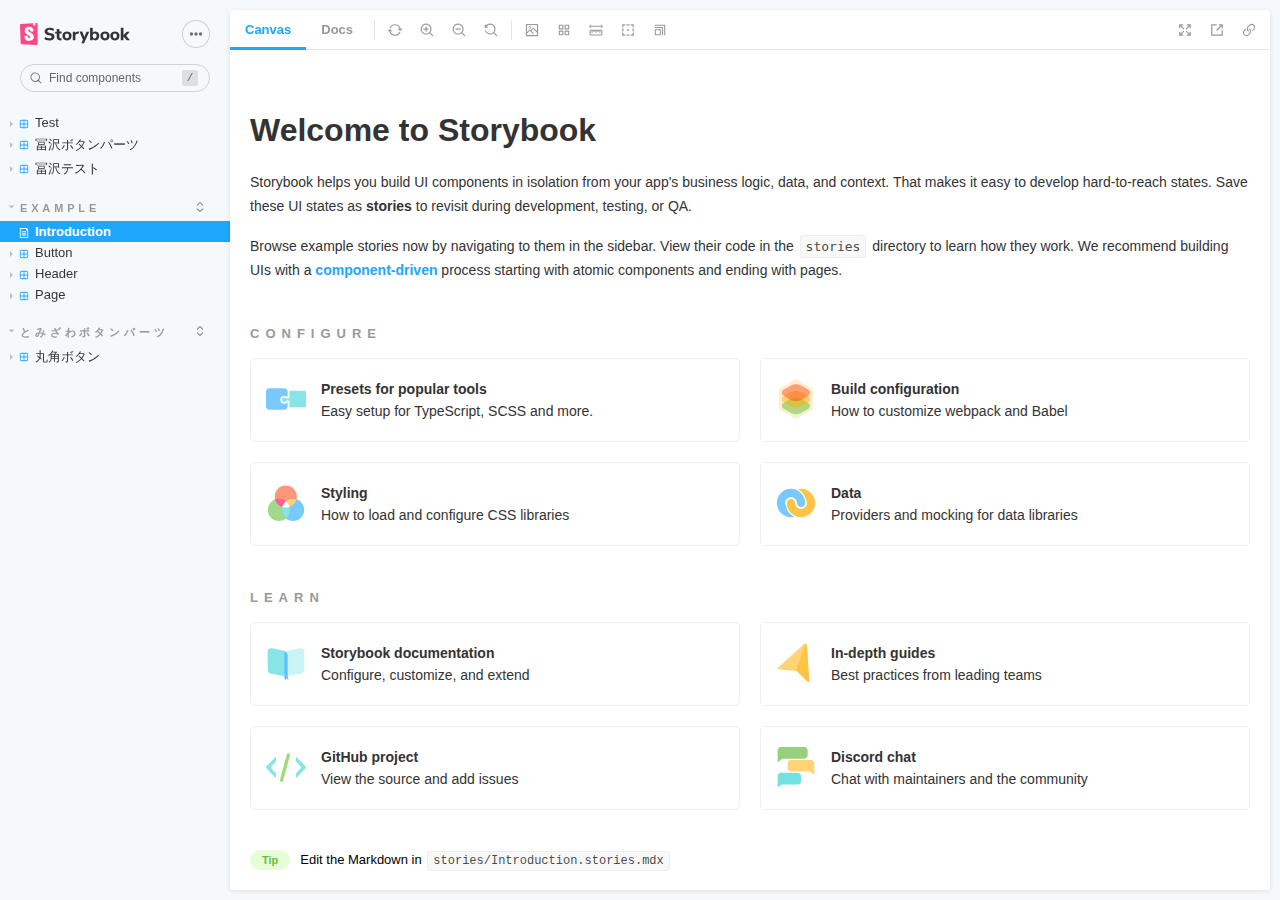
==== storybook_test02/storybook-static/index.html @ 86b66f0e "ドメイン変更後＋storybook関連" ====
<!doctype html><html lang="en"><head><meta charset="utf-8"/><title>Webpack App</title><meta name="viewport" content="width=device-width,initial-scale=1"/><style>html, body {
    overflow: hidden;
    height: 100%;
    width: 100%;
    margin: 0;
    padding: 0;
  }

  * {
    box-sizing: border-box;
  }</style><script>/* globals window */
  /* eslint-disable no-underscore-dangle */
  try {
    if (window.top !== window) {
      window.__REACT_DEVTOOLS_GLOBAL_HOOK__ = window.top.__REACT_DEVTOOLS_GLOBAL_HOOK__;
    }
  } catch (e) {
    // eslint-disable-next-line no-console
    console.warn('unable to connect to top frame for connecting dev tools');
  }

  window.onerror = function onerror(message, source, line, column, err) {
    if (window.CONFIG_TYPE !== 'DEVELOPMENT') return;
    // eslint-disable-next-line no-var, vars-on-top
    var xhr = new window.XMLHttpRequest();
    xhr.open('POST', '/runtime-error');
    xhr.setRequestHeader('Content-Type', 'application/json;charset=UTF-8');
    xhr.send(
      JSON.stringify({
        /* eslint-disable object-shorthand */
        message: message,
        source: source,
        line: line,
        column: column,
        error: err && { message: err.message, name: err.name, stack: err.stack },
        origin: 'manager',
        /* eslint-enable object-shorthand */
      })
    );
  };</script><style>#root[hidden],
      #docs-root[hidden] {
        display: none !important;
      }</style></head><body><div id="root"></div><div id="docs-root"></div><script>window['CONFIG_TYPE'] = "PRODUCTION";
          
      
          
            window['LOGLEVEL'] = "info";
          
      
          
            window['FEATURES'] = {"postcss":true,"emotionAlias":false,"warnOnLegacyHierarchySeparator":true,"buildStoriesJson":false,"storyStoreV7":false,"modernInlineRender":false,"breakingChangesV7":false,"interactionsDebugger":false,"babelModeV7":false,"argTypeTargetsV7":false,"previewMdx2":false};
          
      
          
      
          
      
          
            window['DOCS_MODE'] = false;</script><script src="runtime~main.34529f46dae03dce1de0.manager.bundle.js"></script><script src="vendors~main.174c788bd929b6d5db5b.manager.bundle.js"></script><script src="main.9cfff8211a68b80648cd.manager.bundle.js"></script></body></html>
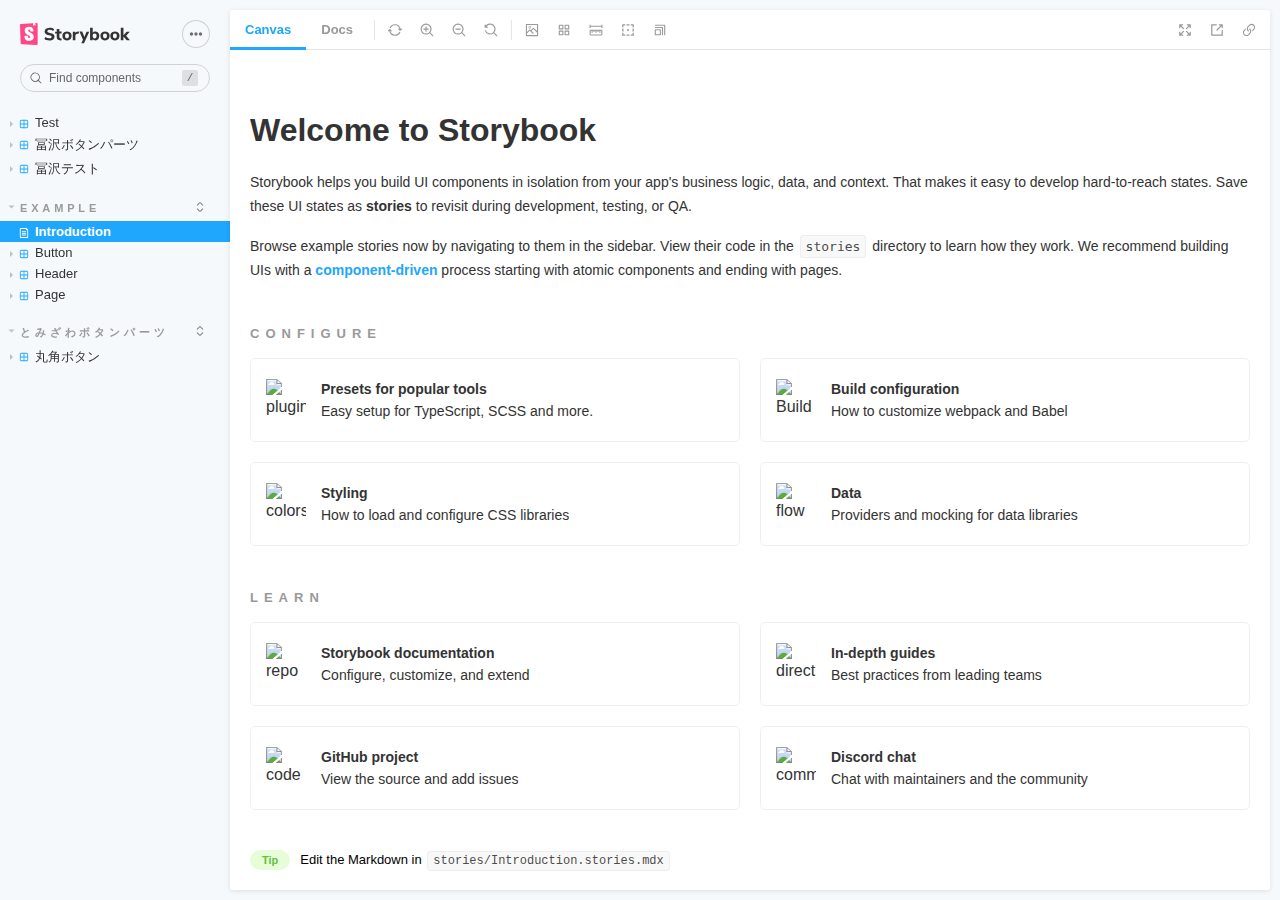
==== commit 02f96ec9: "noindex設定 不要ファイル削除" ====
--- a/storybook_test02/storybook-static/index.html
+++ b/storybook_test02/storybook-static/index.html
@@ -1,4 +1,5 @@
-<!doctype html><html lang="en"><head><meta charset="utf-8"/><title>Webpack App</title><meta name="viewport" content="width=device-width,initial-scale=1"/><style>html, body {
+<!doctype html><html lang="en"><head><meta charset="utf-8"/><title>Webpack App</title>
+<meta name="robots" content="noindex"><meta name="viewport" content="width=device-width,initial-scale=1"/><style>html, body {
     overflow: hidden;
     height: 100%;
     width: 100%;
